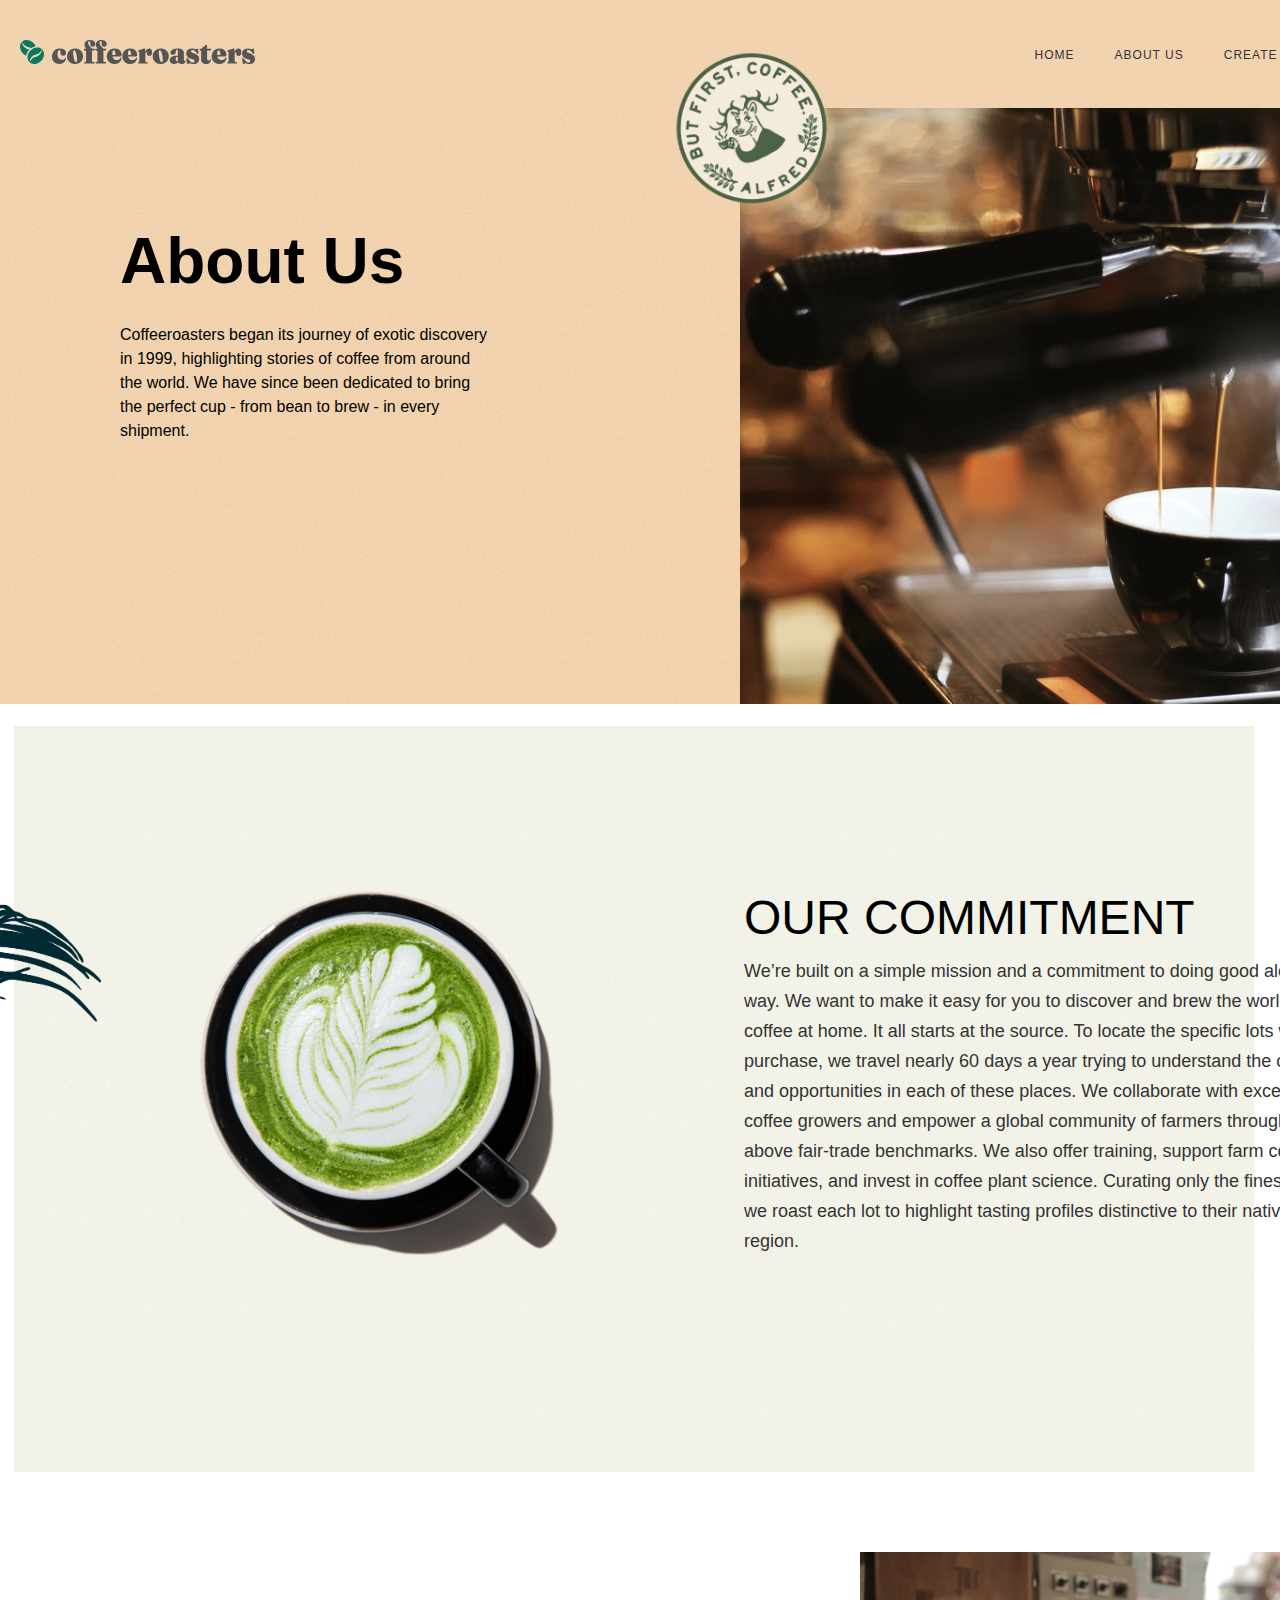
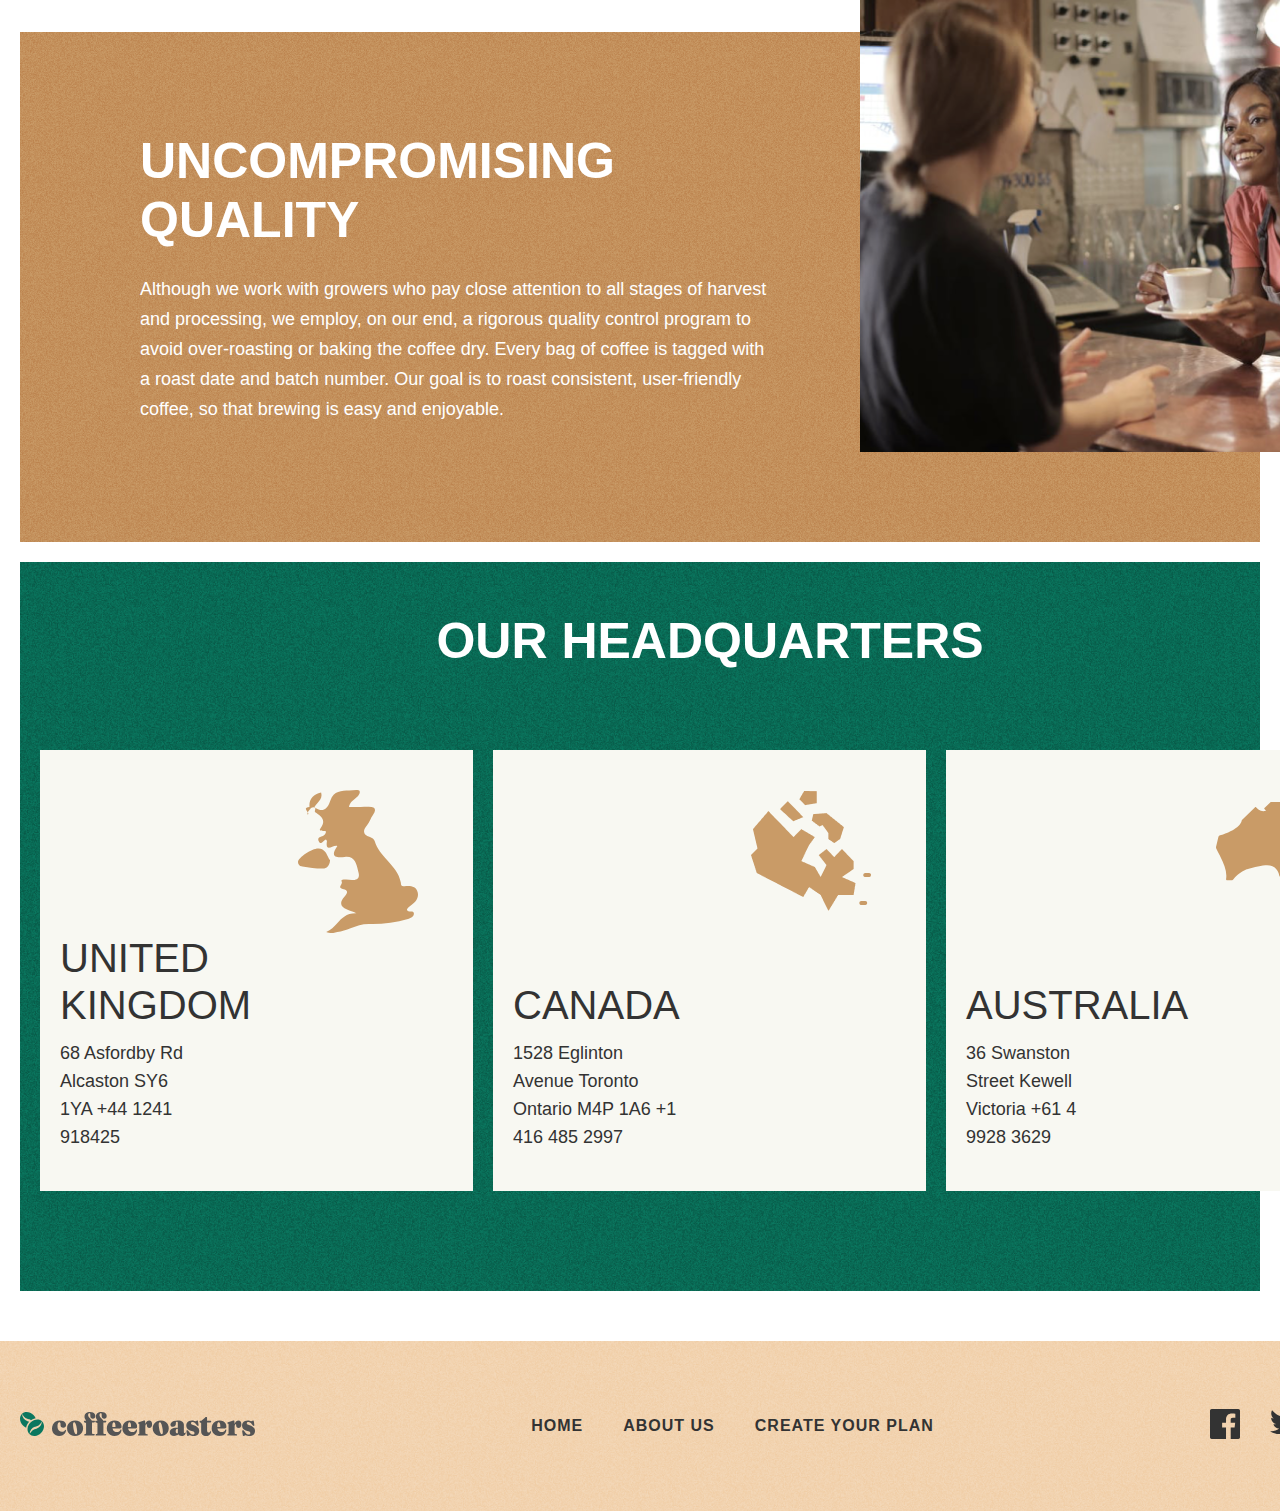
==== about.html @ 87f6b469 "Initial commit" ====
<!DOCTYPE html>
<html lang="en">

<head>
    <meta charset="UTF-8">
    <meta name="viewport" content="width=device-width, initial-scale=1.0">
    <title>Coffelaate.uz</title>
    <link rel="stylesheet" href="./main.css">
</head>

<body>
    <header class="coffe-header">
        <div class="container">
            <div class="coffe-header__inner">
                <a class="coffe-header__link-logo" href="./index.html">
                    <img class="coffe-header__logo-img" src="./images/logocoffe.svg" alt="its cite logo coffelaate.uz">
                </a>

                <ol class="coffe-header__list">
                    <li class="coffe-header__item">
                        <a class="coffe-header__link" href="./index.html">HOME</a>
                    </li>
                    <li class="coffe-header__item">
                        <a class="coffe-header__link" href="./about.html">ABOUT US</a>
                    </li>
                    <li class="coffe-header__item">
                        <a class="coffe-header__link" href="./createplan.html">CREATE YOUR PLAN</a>
                    </li>
                </ol>
            </div>
        </div>
    </header>


    <main class="coffe-main">
        <section class="coffe-main__hero--active">
            <div class="coffe-main__out--active">
                <div class="container">
                    <div class="coffe-main__inner-box--active">
                        <h1 class="coffe-main__title">About Us
                        </h1>
                        <p class="coffe-main__text">Coffeeroasters began its journey of exotic discovery in 1999,
                            highlighting stories of coffee from around the world. We have since been dedicated to bring
                            the perfect cup - from bean to brew - in every shipment.</p>

                    </div>
                </div>

            </div>

        </section>


        <section class="collection--active">
            <div class="collection__out--active">
                <div class="container">
                    <div class="collection__inner">

                        <ul class="collection__list--activee">
                            <li class="collection__item--activee">
                                <img class="collection__img" width="360" height="364" src="./images/cup-aboutus.png"
                                    alt="its coffe photo ">
                                <div class="collection__box">

                                    <h3 class="collection__subtitle--focus">Our commitment</h3>
                                    <p class="collection__text--active">We’re built on a simple mission and a commitment
                                        to
                                        doing good along the way. We want to make it easy for you to discover and brew
                                        the world’s best coffee at home. It all starts at the source. To locate the
                                        specific lots we want to purchase, we travel nearly 60 days a year trying to
                                        understand the challenges and opportunities in each of these places. We
                                        collaborate with exceptional coffee growers and empower a global community of
                                        farmers through with well above fair-trade benchmarks. We also offer training,
                                        support farm community initiatives, and invest in coffee plant science. Curating
                                        only the finest blends, we roast each lot to highlight tasting profiles
                                        distinctive to their native growing region.</p>
                                </div>
                            </li>


                        </ul>


                    </div>

                </div>
            </div>
        </section>


        <section class="what-work">
            <div class="what-work__out">
                <div class="container">
                    <div class="what-work__inner">
                        <h2 class="what-work__title">Uncompromising quality</h2>
                        <p class="what-work__text">Although we work with growers who pay close attention to all stages
                            of harvest and processing, we employ, on our end, a rigorous quality control program to
                            avoid over-roasting or baking the coffee dry. Every bag of coffee is tagged with a roast
                            date and batch number. Our goal is to roast consistent, user-friendly coffee, so that
                            brewing is easy and enjoyable.</p>
                    </div>
                </div>
            </div>
        </section>





        <section class="works--active">
            <div class="works__out">
                <div class="container">
                    <div class="works__inner">
                        <h2 class="works__main-title--active">Our headquarters</h2>



                        <ol class="works__list--active">
                            <li class="works__item--active">
                                <span class="works__countryf"></span>
                                <h3 class="works__title--active">United Kingdom</h3>
                                <p class="works__text--active">68 Asfordby Rd
                                    Alcaston
                                    SY6 1YA
                                    +44 1241 918425</p>
                            </li>
                            <li class="works__item--active">
                                <span class="works__countrys"></span>
                                <h3 class="works__title--active">Canada</h3>
                                <p class="works__text--activee">1528  Eglinton Avenue
                                    Toronto
                                    Ontario M4P 1A6
                                    +1 416 485 2997</p>
                            </li>
                            <li class="works__item--active">
                                <span class="works__countrysi"></span>
                                <h3 class="works__title--active">Australia</h3>
                                <p class="works__text--active">36 Swanston Street
                                    Kewell
                                    Victoria
                                    +61 4 9928 3629</p>
                            </li>
                        </ol>

                        <!-- <a class="works__link" href="#">Create your plan</a> -->
                    </div>
                </div>
            </div>
        </section>
    </main>

    <footer class="coffe-footer">
        <div class="coffe-footer__out">

            <div class="container">
                <div class="coffe-footer__inner">
                    <a class="coffe-footer__link-logo" href="index.html">
                        <img class="coffe-footer__logo" src="./images/logocoffe.svg" alt="">
                    </a>

                    <ol class="coffe-footer__list">
                        <li class="coffe-footer__items">
                            <a class="coffe-footer__link" href="./index.html">HOME</a>
                        </li>
                        <li class="coffe-footer__items">
                            <a class="coffe-footer__link" href="./about.html">ABOUT US</a>
                        </li>
                        <li class="coffe-footer__items">
                            <a class="coffe-footer__link" href="./createplan.html">CREATE YOUR PLAN</a>
                        </li>
                    </ol>

                    <ul class="coffe-footer__social-list">
                        <li class="coffe-footer__social__items">
                            <a class="coffe-footer__social__link-logo" href="#">
                                <img class="coffe-footer__social__logo" src="./images/facebook-logo.svg" alt="">
                            </a>
                        </li>
                        <li class="coffe-footer__social__items">
                            <a class="coffe-footer__social__link-logo" href="#">
                                <img class="coffe-footer__social__logo" src="./images/twitter-logo.svg" alt="">
                            </a>
                        </li>
                        <li class="coffe-footer__social__items">
                            <a class="coffe-footer__social__link-logo" href="#">
                                <img class="coffe-footer__social__logo" src="./images/instagram-logo.svg" alt="">
                            </a>
                        </li>
                    </ul>
                </div>
            </div>
        </div>
    </footer>
</body>

</html>
---- main.css ----
@font-face {
    font-family: 'Roboto';
    src: url('./Roboto-Bold.woff2') format('woff2'),
        url('./Roboto-Bold.woff') format('woff');
    font-weight: bold;
    font-style: normal;
    font-display: swap;
}

@font-face {
    font-family: 'Roboto';
    src: url('./Roboto-Medium.woff2') format('woff2'),
        url('./Roboto-Medium.woff') format('woff');
    font-weight: 500;
    font-style: normal;
    font-display: swap;
}

@font-face {
    font-family: 'Roboto';
    src: url('./Roboto-Regular.woff2') format('woff2'),
        url('./Roboto-Regular.woff') format('woff');
    font-weight: normal;
    font-style: normal;
    font-display: swap;
}


::selection {
    background-color: #669BBCFF;
    color: #D0D8CDFF;
}







* {
    margin: 0;
    padding: 0;
    box-sizing: border-box;
}

body {
    font-family: 'Roboto', sans-serif;
    overflow-x: hidden;

}

ul {
    list-style-type: none;
}

ol {
    list-style: none;
}

a {
    text-decoration: none;
}

.container {
    width: 1380px;
    padding-left: 20px;
    padding-right: 20px;
    margin: 0 auto;
}

.coffe-header {
    padding: 40px 0 40px 0;
    background-size: contain;
    background-color: rgba(243, 215, 183, 1);
    background-image: url(./images/bgi\ \(2\).png);
    background-repeat: repeat;
    background-blend-mode: overlay;
}

.coffe-header__inner {
    display: flex;
    align-items: center;
    justify-content: space-between;
}

.coffe-header__list {
    display: flex;
    gap: 40px;
}

.coffe-header__link {
    color: rgba(51, 51, 51, 1);
    font-size: 12px;
    letter-spacing: 1px;
}

.coffe-header__link:hover {
    font-weight: 700;
    color: black;
    text-shadow: 0 10px 17px #00000040;

}

.coffe-header__link:active {
    font-weight: 900;

    color: black;
    text-shadow: 0 10px 17px #00000040;
}









.coffe-main__hero {
    position: relative;

    &::after {
        content: "";
        position: absolute;
        background-image: url(./images/icecoffe.png);
        width: 710px;
        height: 696px;
        left: calc(50% + 100px);
        top: 0;
    }


    &::before {
        content: "";
        background-image: url(./images/logotop.svg);
        position: absolute;
        background-size: contain;
        width: 200px;
        left: calc(50% + 12px);
        top: -80px;
        z-index: 33;
        height: 200px;
        background-repeat: no-repeat;
    }
}


.coffe-main__hero--focus {
    position: relative;

    &::after {
        content: "";
        position: absolute;
        background-image: url(./images/coffeeee.png);
        background-size: contain;
        width: 710px;
        height: 596px;
        left: calc(50% + 100px);
        top: 0;
    }


    &::before {
        content: "";
        background-image: url(./images/);
        position: absolute;
        background-size: contain;
        width: 200px;
        left: calc(50% + 12px);
        top: -80px;
        z-index: 33;
        height: 200px;
        background-repeat: no-repeat;
    }
}


.coffe-main__hero--active {
    position: relative;

    &::after {
        content: "";
        position: absolute;
        background-image: url(./images/photo-main-aboutus.png);
        background-size: contain;
        width: 710px;
        height: 596px;
        left: calc(50% + 100px);
        top: 0;
    }


    &::before {
        content: "";
        background-image: url(./images/logocoffetop.png);
        position: absolute;
        background-size: contain;
        width: 200px;
        left: calc(50% + 12px);
        top: -80px;
        z-index: 33;
        height: 200px;
        background-repeat: no-repeat;
    }
}


.coffe-main__out {
    background-color: #F3D7B7;
    background-image: url(./images/bgi\ \(2\).png);
    background-size: contain;
    background-repeat: repeat;
    background-blend-mode: overlay;
}

.coffe-main__out--focus {
    background-color: #F3D7B7;
    background-image: url(./images/bgi\ \(2\).png);
    background-size: contain;
    background-repeat: repeat;
    background-blend-mode: overlay;
}

.coffe-main__out--active {
    background-color: #F3D7B7;
    background-image: url(./images/bgi\ \(2\).png);
    background-size: contain;
    background-repeat: repeat;
    background-blend-mode: overlay;
}


.coffe-main__inner-box {
    width: 464px;
    margin-left: 100px;
    padding-top: 116px;
    padding-bottom: 246px;
}

.coffe-main__inner-box--active {
    width: 372px;
    margin-left: 100px;
    padding-top: 116px;
    padding-bottom: 227px;
}

.coffe-main__inner-box--focus {
    width: 372px;
    margin-left: 100px;
    padding-top: 116px;
    padding-bottom: 251px;
}

.coffe-main__title {
    font-size: 64px;
    line-height: 75px;
}

.coffe-main__text {
    line-height: 24px;
    font-size: 16px;
    margin-top: 24px;
    margin-bottom: 34px;
}

.coffe-main__link {
    letter-spacing: 1px;
    padding: 16px 24px;
    display: inline-block;
    background-color: rgba(10, 119, 95, 1);

    border-radius: 100px;
    color: #fff;
    font-weight: 500;
    border: 2px solid rgba(10, 119, 95, 1);

}

.coffe-main__link:hover {
    border: 2px solid rgba(10, 119, 95, 1);
    color: black;
    background-color: #fff;
}

.coffe-main__link:active {
    opacity: 0.9;
    outline: none;
}

.collection {
    padding: 22px 26px 15px 14px;
    background-color: white;
    position: relative;
}

.collection--active {
    padding: 22px 26px 80px 14px;
    background-color: white;
    position: relative;

    &::before {
        content: "";
        background-image: url(./images/Vector\ \(2\).png);
        background-size: contain;
        width: 402px;
        height: 300px;
        background-repeat: no-repeat;
        position: absolute;
        top: 120px;
        z-index: 20;
        left: calc(50% - 840px);
    }
}

.collection::before {
    content: "";
    background-image: url(./images/Vector\ \(2\).png);
    background-size: contain;
    width: 402px;
    height: 300px;
    background-repeat: no-repeat;
    position: absolute;
    top: 120px;
    z-index: 20;
    left: calc(50% - 870px);


}


.collection__out {
    background-color: #F6F6EF;
    background-image: url(./images/Rectangle.png);
    background-size: contain;
    background-repeat: repeat;
    background-blend-mode: overlay;
    position: relative;
    padding: 164px 64px 216px 165px;
}

.collection__out--active {
    background-color: #F6F6EF;
    background-image: url(./images/Rectangle.png);
    background-size: contain;
    background-repeat: repeat;
    background-blend-mode: overlay;
    position: relative;
    padding: 164px 64px 216px 165px;
}

.collection__out::before {
    content: "";
    background-image: url(./images/Vector\ \(1\).png);
    background-size: contain;
    width: 316px;
    height: 269px;
    background-repeat: no-repeat;
    position: absolute;
    top: 1300px;
    left: calc(50% - 920px);
}

.collection::after {
    content: "";
    background-image: url(./images/Group\ 3646.png);
    background-size: contain;
    background-position: calc(50% + 20px);
    width: 545px;
    height: 591px;
    background-repeat: no-repeat;
    position: absolute;
    right: calc(50% - 1040px);
    bottom: 420px;
}

.collection__title {
    font-weight: 700;
    font-size: 50px;
    line-height: 58.59px;
    text-align: center;
    padding-top: 50px;
    margin-bottom: 80px;
    text-transform: uppercase;
}

.collection__list {
    margin-left: 143px;
    margin-right: 143px;
}



.collection__item {
    display: flex;
    align-items: center;
    gap: 117px;
}

.collection__item--activee {
    display: flex;
    align-items: center;
    gap: 185px;
}

.collection__subtitle {
    width: 327px;
    font-size: 48px;
    line-height: 56.25px;
    text-transform: uppercase;
    font-weight: 500;
    margin-bottom: 10px;
    color: #333333;
}

.collection__text {
    color: #333333;
    width: 453px;
    font-size: 22px;
    line-height: 34px;
}

.collection__text--active {
    width: 626px;
    font-size: 18px;
    line-height: 30px;
    color: rgba(51, 51, 51, 1);

}

.collection__subtitle--active {
    width: 419px;
    font-size: 48px;
    line-height: 56.25px;
    text-transform: uppercase;
    font-weight: 500;
    color: #333333;
    margin-bottom: 10px;
}

.collection__subtitle--focus {
    width: 454px;
    font-size: 48px;
    line-height: 56.25px;
    text-transform: uppercase;
    font-weight: 500;
    margin-bottom: 10px;
}



.collection__item:nth-child(even) {

    display: flex;
    flex-direction: row-reverse;
    gap: 117px;

}


.drink {
    padding: 20px;
    position: relative;

    &::before {
        content: "";
        background-image: url(./images/1\ barg.png);
        position: absolute;
        width: 402px;
        height: 300px;
        background-size: contain;
        background-repeat: no-repeat;
        top: 790px;
        right: calc(50% + 500px);
        z-index: 33;
    }

}

.drink__out {
    background-color: rgba(248, 248, 242, 1);
    background-image: url(./images/bgi-drink.png);
    background-size: contain;
    background-repeat: repeat;
    background-blend-mode: overlay;
    position: relative;

    &::before {
        content: "";
        position: absolute;
        background-image: url(./images/2\ barg.png);
        background-size: contain;
        background-repeat: no-repeat;
        width: 346px;
        height: 305px;
        top: 1360px;
        right: calc(50% + 635px);
    }

    &::after {
        content: "";
        position: absolute;
        background-image: url(./images/Group\ 3649.png);
        background-size: contain;
        background-repeat: no-repeat;
        width: 514px;
        height: 570px;
        top: 0;
        left: calc(50% + 575px);
    }
}

.drink__inner {
    display: flex;
    gap: 364px;
    padding-top: 50px;
    padding-bottom: 50px;
}

.drink__list-left {
    display: flex;
    flex-direction: column;
    gap: 35px;
}


.drink__item-left {
    width: 202px;
    font-weight: 500;
    font-size: 28px;
    line-height: 32px;
    color: rgba(85, 85, 85, 1);
}



.drink__item-left:nth-child(5) {
    color: rgba(0, 0, 0, 1);
    position: relative;

    &::before {
        content: "";
        position: absolute;
        background-image: url(./images/border.png);
        width: 165px;
        height: 13px;
        background-size: contain;
        background-repeat: no-repeat;
        bottom: -19px;
    }
}


.right__inner {
    display: flex;
    flex-direction: column;
    gap: 60px;
}

.drink__top-title-right {
    font-size: 38px;
    font-weight: 700;
    line-height: 46px;
    color: rgba(0, 0, 0, 1);
    text-transform: uppercase;

}

.drink-in__list-right {
    display: flex;
    gap: 18px;
    margin-top: 20px;
}

.drink-in__item-right {
    display: flex;
    flex-direction: column;
    gap: 10px;
    width: 208px;
    background-color: #C6DCD1FF;
    padding: 20px 12px 70px 16px;


}


.drink-in__item-right--focus {
    background-color: rgba(10, 119, 95, 1);

}







.drink-in__title-right {
    font-weight: 500;
    font-size: 24px;
    line-height: 28px;
    color: rgba(51, 51, 51, 1);
    text-transform: uppercase;
}


.drink-in__title-right--focus {
    color: white;
}

.drink-in__text-right {
    font-weight: 400;
    color: rgba(51, 51, 51, 1);
    font-size: 18px;
    line-height: 24px;
}

.drink-in__text-right--focus {
    color: white;
}

.drink__btn-right {
    background-color: transparent;
    border: transparent;
}

.drink-bottom__box-right {
    width: 660px;
    margin-top: 100px;
    background-color: rgba(201, 155, 103, 1);
    padding: 40px 22px 40px 20px;

}

.drink-bottom__top-text-right {
    line-height: 18.75px;
    color: white;
}

.drink-bottom__text-right {
    color: white;
    font-weight: 500;
    font-size: 24px;
    line-height: 34px;
}

.drink-bottom__text__style-right {
    color: #333333FF;
    font-weight: 500;
    font-size: 24px;
    line-height: 34px;
}

.drink-bottom__link-right {
    display: inline-block;
    padding: 16px 24px;
    background-color: #0A775F;
    color: white;
    font-weight: 500;
    font-size: 16px;
    letter-spacing: 1px;
    line-height: 18.75px;
    border-radius: 100px;
    margin-top: 20px;
    margin-left: 495px;
}

/* <-----------------------------------------------------------COLLECTION FINISHED------------------------------------> */


/* <-----------------------------------------------------------ABOUT STARTED------------------------------------------------------------------> */





.about {
    padding: 15px 20px 0 20px;
    background-color: white;
    position: relative;
    padding-bottom: 289px;

}

.what-work {
    padding: 80px 20px 20px 20px;
    background-color: white;

}

.what-work__out {
    background-color: rgba(201, 155, 103, 1);
    background-image: url(./images/bgi-aboutph.png);
    background-blend-mode: overlay;
    background-size: contain;
    position: relative;

    &::after {
        content: "";
        background-image: url(./images/2-girlphotoabout.png);
        width: 500px;
        height: 550px;
        position: absolute;
        z-index: 3;
        bottom: 40px;
        left: calc(50% + 220px);
        background-repeat: no-repeat;
    }
}

.what-work__inner {
    padding: 100px 618px 118px 100px;
}

.what-work__title {
    text-transform: uppercase;
    width: 397px;
    font-weight: 700;
    line-height: 59px;
    font-size: 50px;
    color: white;
}

.what-work__text {
    width: 639px;
    font-size: 18px;
    line-height: 30px;
    color: rgba(255, 255, 255, 1);
    margin-top: 24px;
}

.about__out {
    background-color: rgba(201, 155, 103, 1);
    background-image: url(./images/bgi-aboutph.png);
    background-blend-mode: overlay;
    background-size: contain;
}

.about__inner {
    padding-bottom: 425px;
}

.about__title {
    font-weight: 700;
    font-size: 50px;
    line-height: 58.59px;
    text-align: center;
    text-transform: uppercase;
    color: #fff;
    padding-top: 50px;
}

.about__info {
    width: 581px;
    text-align: center;
    margin: 0 auto;
    color: #fff;
    line-height: 28px;
    margin-top: 10px;
    margin-bottom: 80px;
}

.about__list {
    display: flex;
    gap: 20px;
    position: absolute;
}

.about__item {
    width: 433px;
    position: relative;
}

.about__item:nth-child(1)::before {
    content: "";
    position: absolute;
    background-image: url(./images/about-liph.svg);
    width: 140px;
    height: 144px;
    right: 343px;
    bottom: 537px;
}

.about__subtitle {
    color: #333333;

    font-weight: 500;
    font-size: 30px;
    line-height: 35.16px;
    text-transform: uppercase;
    margin-top: 28px;
    margin-bottom: 10px;
}

.about__text {
    /* width: 377px; */
    font-size: 18px;
    line-height: 28px;
    color: #333333;
}




/* <-----------------------------------------------------------ABOUT FINISHED------------------------------------------------------------------> */


.works {
    padding: 0 20px 50px 20px;

    background-color: #fff;
    position: relative;

    &::after {
        content: "";
        background-image: url(./images/basketballlogo.svg);
        background-size: contain;
        background-repeat: no-repeat;
        width: 192px;
        position: absolute;
        z-index: 123;
        top: 41px;
        right: calc(50% - 720px);
        height: 130px;
    }
}

.choose {
    padding: 20px;
    background-color: #fff;
}

.works--active {
    padding: 0px 20px 50px 20px;
    background-color: #fff;
}

.works--focus {
    margin-top: 200px;
    /* padding: 20px; */
    padding-bottom: 20px;

    background-color: #fff;


    &::after {
        content: "";
        display: none;
    }
}



.works__out {
    background-color: #0A775F;
    background-image: url(./images/bgi-works.png);
    background-repeat: repeat;
    background-size: contain;
    background-blend-mode: overlay;
}

.choose__out {
    background-color: #0A775F;
    background-image: url(./images/bgi-works.png);
    background-repeat: repeat;
    background-size: contain;
    background-blend-mode: overlay;
}

.works__things-box--focus {
    padding-top: 80px;
}




.works__main-title {
    text-transform: uppercase;
    color: white;
    text-align: center;
    font-weight: 700;
    font-size: 50px;
    padding-top: 50px;
}



.works__main-title--active {
    margin-bottom: 80px;
    text-transform: uppercase;
    color: white;
    text-align: center;
    font-weight: 700;
    font-size: 50px;
    padding-top: 50px;
}

.line1 {
    position: relative;

    &::before {
        content: "";
        background-image: url(./images/line.svg);
        background-size: contain;
        position: absolute;
        top: calc(50% - 50px);
        left: calc(50% - 625px);
        background-repeat: no-repeat;
        width: 900px;
        height: 200px;

    }

}

.choose__line1 {
    position: relative;

    &::before {
        content: "";
        background-image: url(./images/line.svg);
        background-size: contain;
        position: absolute;
        top: -30px;
        left: calc(50% - 625px);
        background-repeat: no-repeat;
        width: 900px;
        height: 200px;

    }
}

.works__things-box {
    display: flex;
    align-items: center;
    gap: 399px;
    margin-top: 80px;
    position: relative;
    z-index: 13;
    margin-bottom: 20px;


}

.choose__things-box {
    display: flex;
    align-items: center;
    gap: 399px;
    position: relative;
    z-index: 13;
    padding-top: 80px;
}

.works__items {
    width: 60px;
    height: 60px;
    display: inline-block;
    background-color: white;
    border: 4px solid #C99B67;

}


.choose__items {
    width: 60px;
    height: 60px;
    display: inline-block;
    background-color: white;
    border: 4px solid #C99B67;
}

.works__list {
    display: flex;
    align-items: center;
    gap: 20px;
    margin-bottom: 60px;
}

.choose__list {
    display: flex;
    align-items: center;
    gap: 20px;
    padding-bottom: 80px;
    padding-top: 20px;
}



.works__list--focus {
    margin-bottom: 0px;
}

.works__list--active {
    display: flex;
    align-items: center;
    gap: 20px;
}

.works__item {
    padding: 20px 20px 40px 20px;
    background-color: rgba(248, 248, 242, 1);
}

.choose__item {
    padding: 20px 20px 40px 20px;
    background-color: rgba(248, 248, 242, 1);
}

.works__item--active {
    padding: 140px 182px 40px 20px;
    background-color: rgba(248, 248, 242, 1);
    position: relative;
}

.works__number {
    font-size: 64px;
    color: #3b3838;
    line-height: 75px;
    width: 65px;
    height: 75px;
    margin-left: 328px;
}

.choose__number {
    font-size: 64px;
    color: #3b3838;
    line-height: 75px;
    width: 65px;
    height: 75px;
    margin-left: 328px;
}

.works__countryf {
    background-image: url(./images/unitedking.svg);
    width: 120px;
    height: 143px;
    position: absolute;
    left: 258px;
    bottom: 258px;
}

.works__title {
    width: 231px;
    font-weight: 500;
    font-size: 40px;
    line-height: 46.88px;
    color: #333333;
    margin-top: 45px;
}

.choose__title {
    width: 231px;
    font-weight: 500;
    font-size: 40px;
    line-height: 46.88px;
    color: #333333;
    margin-top: 45px;
}

.choose__text {
    width: 385px;
    font-weight: 500;
    font-size: 18px;
    line-height: 28px;
    color: #333333;
    margin-top: 10px;
}

.works__title--active {
    width: 231px;
    font-weight: 500;
    font-size: 40px;
    line-height: 46.88px;
    color: #333333;
    margin-top: 45px;
    text-transform: uppercase;
}

.works__text {
    width: 385px;
    font-weight: 500;
    font-size: 18px;
    line-height: 28px;
    color: #333333;
    margin-top: 10px;
}

.works__text--active {
    width: 141px;
    font-weight: 500;
    font-size: 18px;
    line-height: 28px;
    color: rgba(51, 51, 51, 1);
    margin-top: 10px;
}

.works__text--activee {
    width: 171px;
    font-weight: 500;
    font-size: 18px;
    line-height: 28px;
    color: rgba(51, 51, 51, 1);
    margin-top: 10px;
}

.works__item--active:nth-child(2) {
    padding: 187px 182px 40px 20px;
}



.works__item--active:nth-child(3) {
    padding: 187px 182px 40px 20px;
}

.works__countrys {
    background-image: url(./images/cananda.png);
    width: 120px;
    height: 120px;
    position: absolute;
    left: 258px;
    bottom: 280px;
}

.works__countrysi {
    background-image: url(./images/australia.svg);
    width: 120px;
    height: 107px;
    position: absolute;
    bottom: 285px;
    left: 270px;
}

.works__link {
    display: inline-block;
    padding: 16px 24px;
    background-color: rgba(201, 155, 103, 1);
    border-radius: 100px;
    color: rgba(255, 255, 255, 1);
    font-weight: 500;
    text-transform: uppercase;
    letter-spacing: 1px;
    line-height: 18.75px;
    margin-left: 564px;
    margin-bottom: 50px;
}


.works__inner {
    padding-bottom: 100px;
}




--------------------------------------------------------------------------------------------------------------------- --------------------------------------------------------------------------------------------------------------------- -------------------------------------------------------------WORKS FINISH----------------------------------------- .coffe-footer {
    background-color: #fff;


}


.coffe-footer__out {
    background-color: rgba(243, 215, 183, 1);
    background-image: url(./images/bgi-footer.png);
    background-blend-mode: overlay;
    background-repeat: repeat;
    background-size: contain;

}

.coffe-footer__inner {
    display: flex;
    align-items: center;
    justify-content: space-between;
    padding-bottom: 68px;
    padding-top: 68px;

}

.coffe-footer__list {
    display: flex;
    gap: 40px;
}

.coffe-footer__link {
    color: rgba(51, 51, 51, 1);
    font-weight: 600;
    letter-spacing: 1px;

    &:hover {
        font-weight: 800;
        transform: scale(2);
        /* transition: all 0.2s; */
        color: rgba(51, 51, 51, 1);
        text-shadow: 0 10px 17px #00000040;
    }
}



.coffe-footer__social-list {
    display: flex;
    gap: 30px;
}
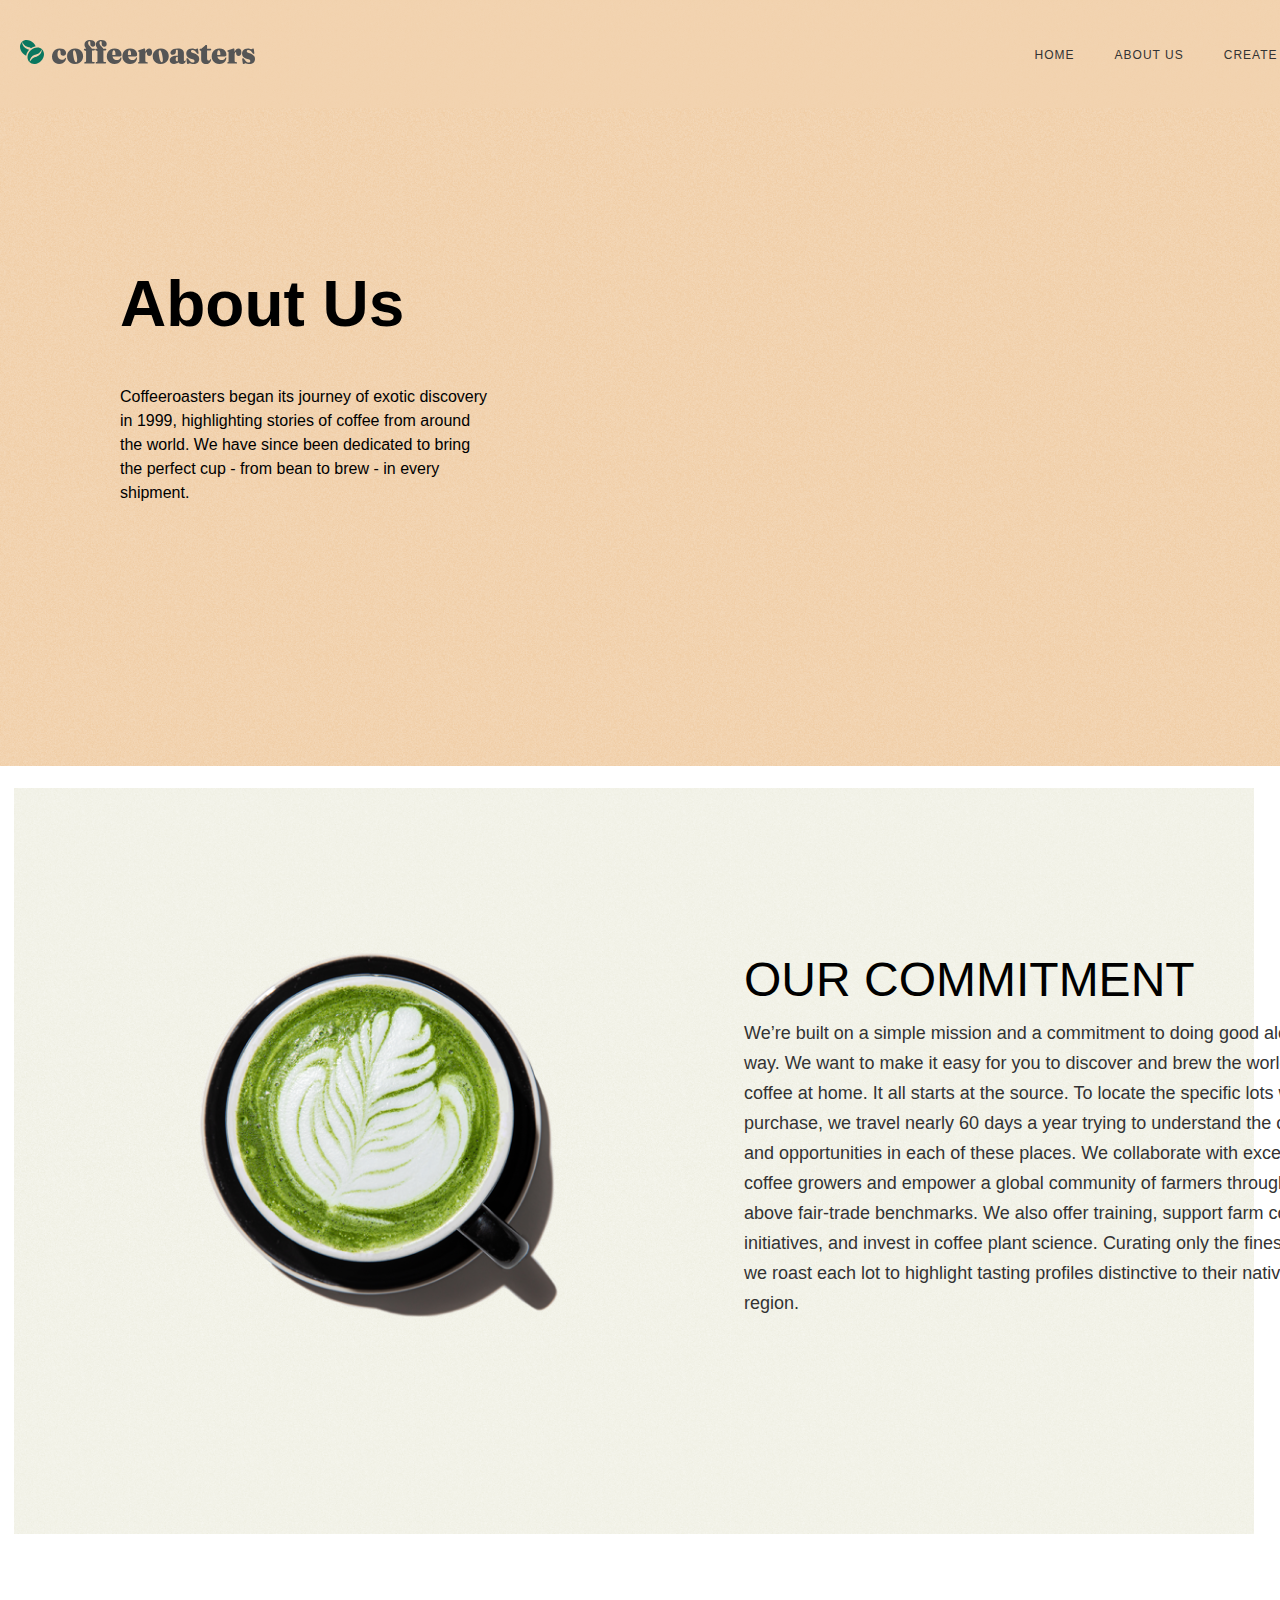
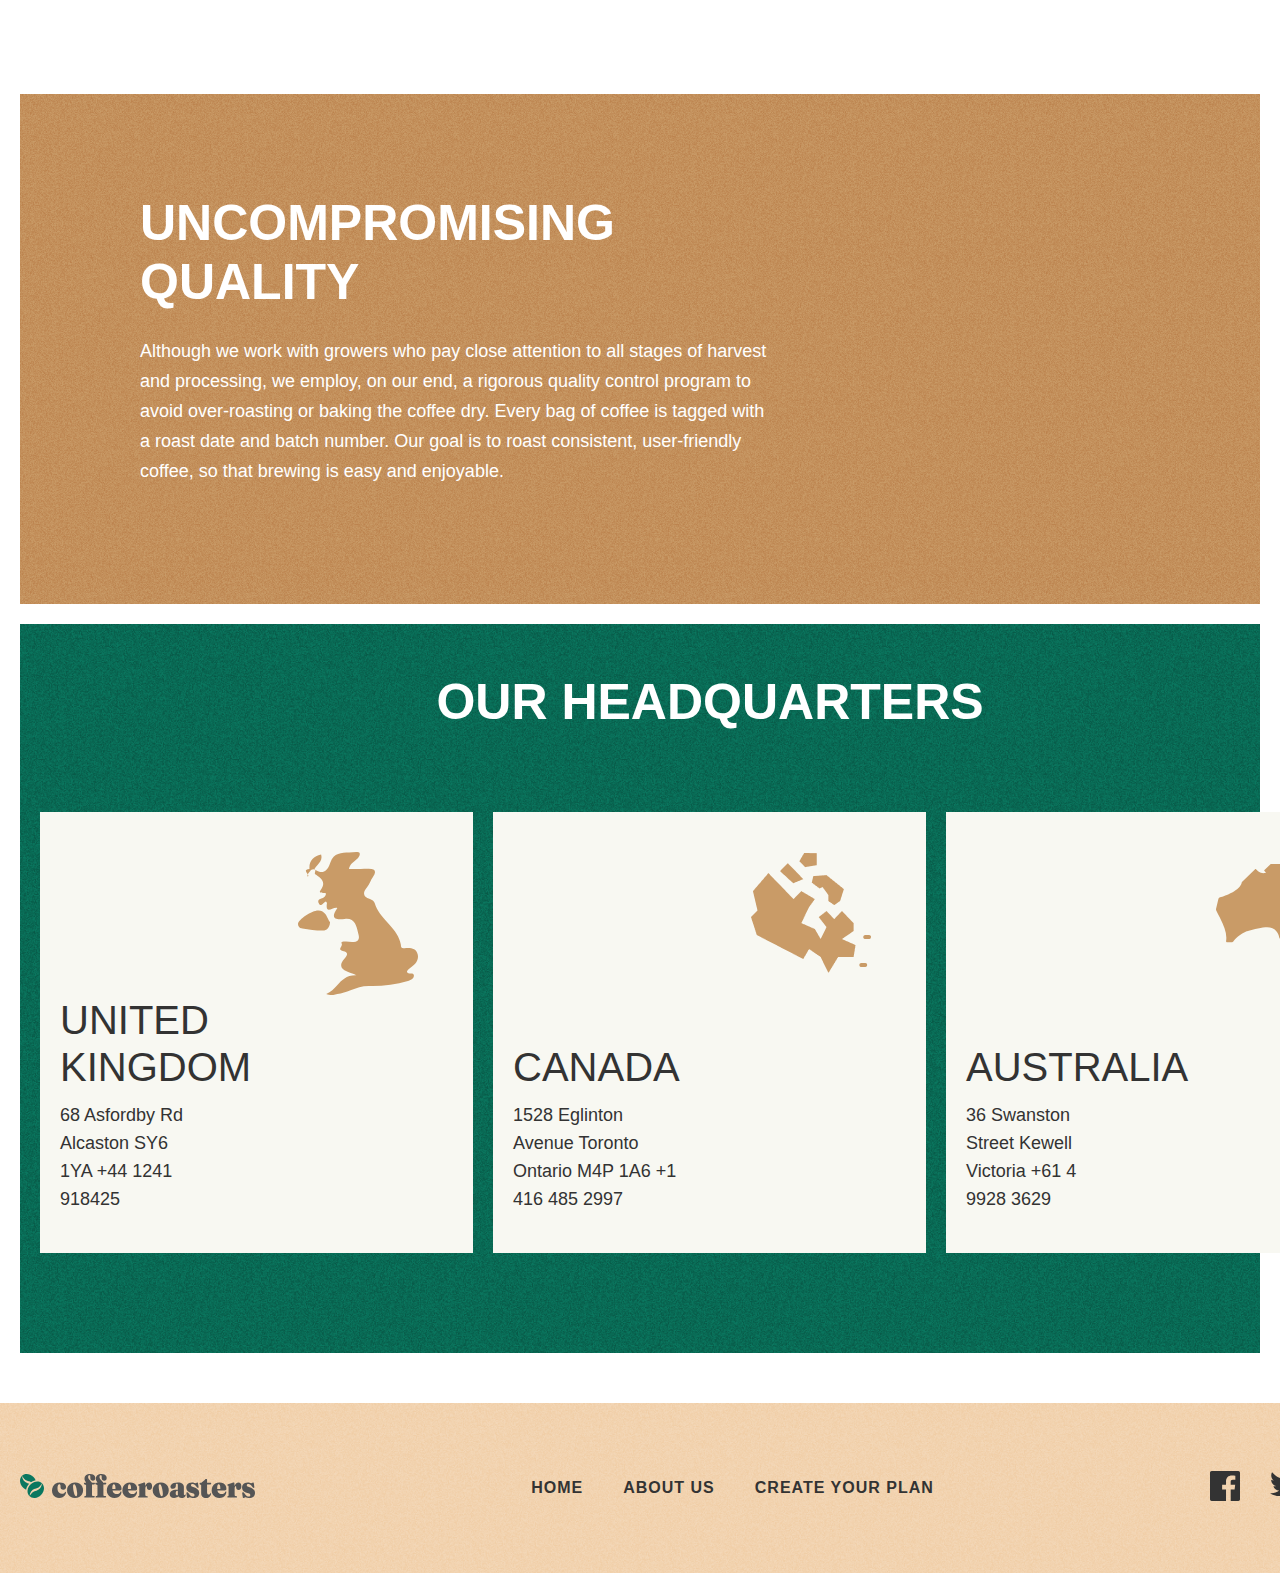
==== commit da0ad08a: "add new code" ====
--- a/about.html
+++ b/about.html
@@ -5,6 +5,7 @@
     <meta charset="UTF-8">
     <meta name="viewport" content="width=device-width, initial-scale=1.0">
     <title>Coffelaate.uz</title>
+    <link rel="stylesheet" href="./normalize.css">
     <link rel="stylesheet" href="./main.css">
 </head>
 
--- a/main.css
+++ b/main.css
@@ -1,1204 +1 @@
-@font-face {
-    font-family: 'Roboto';
-    src: url('./Roboto-Bold.woff2') format('woff2'),
-        url('./Roboto-Bold.woff') format('woff');
-    font-weight: bold;
-    font-style: normal;
-    font-display: swap;
-}
-
-@font-face {
-    font-family: 'Roboto';
-    src: url('./Roboto-Medium.woff2') format('woff2'),
-        url('./Roboto-Medium.woff') format('woff');
-    font-weight: 500;
-    font-style: normal;
-    font-display: swap;
-}
-
-@font-face {
-    font-family: 'Roboto';
-    src: url('./Roboto-Regular.woff2') format('woff2'),
-        url('./Roboto-Regular.woff') format('woff');
-    font-weight: normal;
-    font-style: normal;
-    font-display: swap;
-}
-
-
-::selection {
-    background-color: #669BBCFF;
-    color: #D0D8CDFF;
-}
-
-
-
-
-
-
-
-* {
-    margin: 0;
-    padding: 0;
-    box-sizing: border-box;
-}
-
-body {
-    font-family: 'Roboto', sans-serif;
-    overflow-x: hidden;
-
-}
-
-ul {
-    list-style-type: none;
-}
-
-ol {
-    list-style: none;
-}
-
-a {
-    text-decoration: none;
-}
-
-.container {
-    width: 1380px;
-    padding-left: 20px;
-    padding-right: 20px;
-    margin: 0 auto;
-}
-
-.coffe-header {
-    padding: 40px 0 40px 0;
-    background-size: contain;
-    background-color: rgba(243, 215, 183, 1);
-    background-image: url(./images/bgi\ \(2\).png);
-    background-repeat: repeat;
-    background-blend-mode: overlay;
-}
-
-.coffe-header__inner {
-    display: flex;
-    align-items: center;
-    justify-content: space-between;
-}
-
-.coffe-header__list {
-    display: flex;
-    gap: 40px;
-}
-
-.coffe-header__link {
-    color: rgba(51, 51, 51, 1);
-    font-size: 12px;
-    letter-spacing: 1px;
-}
-
-.coffe-header__link:hover {
-    font-weight: 700;
-    color: black;
-    text-shadow: 0 10px 17px #00000040;
-
-}
-
-.coffe-header__link:active {
-    font-weight: 900;
-
-    color: black;
-    text-shadow: 0 10px 17px #00000040;
-}
-
-
-
-
-
-
-
-
-
-.coffe-main__hero {
-    position: relative;
-
-    &::after {
-        content: "";
-        position: absolute;
-        background-image: url(./images/icecoffe.png);
-        width: 710px;
-        height: 696px;
-        left: calc(50% + 100px);
-        top: 0;
-    }
-
-
-    &::before {
-        content: "";
-        background-image: url(./images/logotop.svg);
-        position: absolute;
-        background-size: contain;
-        width: 200px;
-        left: calc(50% + 12px);
-        top: -80px;
-        z-index: 33;
-        height: 200px;
-        background-repeat: no-repeat;
-    }
-}
-
-
-.coffe-main__hero--focus {
-    position: relative;
-
-    &::after {
-        content: "";
-        position: absolute;
-        background-image: url(./images/coffeeee.png);
-        background-size: contain;
-        width: 710px;
-        height: 596px;
-        left: calc(50% + 100px);
-        top: 0;
-    }
-
-
-    &::before {
-        content: "";
-        background-image: url(./images/);
-        position: absolute;
-        background-size: contain;
-        width: 200px;
-        left: calc(50% + 12px);
-        top: -80px;
-        z-index: 33;
-        height: 200px;
-        background-repeat: no-repeat;
-    }
-}
-
-
-.coffe-main__hero--active {
-    position: relative;
-
-    &::after {
-        content: "";
-        position: absolute;
-        background-image: url(./images/photo-main-aboutus.png);
-        background-size: contain;
-        width: 710px;
-        height: 596px;
-        left: calc(50% + 100px);
-        top: 0;
-    }
-
-
-    &::before {
-        content: "";
-        background-image: url(./images/logocoffetop.png);
-        position: absolute;
-        background-size: contain;
-        width: 200px;
-        left: calc(50% + 12px);
-        top: -80px;
-        z-index: 33;
-        height: 200px;
-        background-repeat: no-repeat;
-    }
-}
-
-
-.coffe-main__out {
-    background-color: #F3D7B7;
-    background-image: url(./images/bgi\ \(2\).png);
-    background-size: contain;
-    background-repeat: repeat;
-    background-blend-mode: overlay;
-}
-
-.coffe-main__out--focus {
-    background-color: #F3D7B7;
-    background-image: url(./images/bgi\ \(2\).png);
-    background-size: contain;
-    background-repeat: repeat;
-    background-blend-mode: overlay;
-}
-
-.coffe-main__out--active {
-    background-color: #F3D7B7;
-    background-image: url(./images/bgi\ \(2\).png);
-    background-size: contain;
-    background-repeat: repeat;
-    background-blend-mode: overlay;
-}
-
-
-.coffe-main__inner-box {
-    width: 464px;
-    margin-left: 100px;
-    padding-top: 116px;
-    padding-bottom: 246px;
-}
-
-.coffe-main__inner-box--active {
-    width: 372px;
-    margin-left: 100px;
-    padding-top: 116px;
-    padding-bottom: 227px;
-}
-
-.coffe-main__inner-box--focus {
-    width: 372px;
-    margin-left: 100px;
-    padding-top: 116px;
-    padding-bottom: 251px;
-}
-
-.coffe-main__title {
-    font-size: 64px;
-    line-height: 75px;
-}
-
-.coffe-main__text {
-    line-height: 24px;
-    font-size: 16px;
-    margin-top: 24px;
-    margin-bottom: 34px;
-}
-
-.coffe-main__link {
-    letter-spacing: 1px;
-    padding: 16px 24px;
-    display: inline-block;
-    background-color: rgba(10, 119, 95, 1);
-
-    border-radius: 100px;
-    color: #fff;
-    font-weight: 500;
-    border: 2px solid rgba(10, 119, 95, 1);
-
-}
-
-.coffe-main__link:hover {
-    border: 2px solid rgba(10, 119, 95, 1);
-    color: black;
-    background-color: #fff;
-}
-
-.coffe-main__link:active {
-    opacity: 0.9;
-    outline: none;
-}
-
-.collection {
-    padding: 22px 26px 15px 14px;
-    background-color: white;
-    position: relative;
-}
-
-.collection--active {
-    padding: 22px 26px 80px 14px;
-    background-color: white;
-    position: relative;
-
-    &::before {
-        content: "";
-        background-image: url(./images/Vector\ \(2\).png);
-        background-size: contain;
-        width: 402px;
-        height: 300px;
-        background-repeat: no-repeat;
-        position: absolute;
-        top: 120px;
-        z-index: 20;
-        left: calc(50% - 840px);
-    }
-}
-
-.collection::before {
-    content: "";
-    background-image: url(./images/Vector\ \(2\).png);
-    background-size: contain;
-    width: 402px;
-    height: 300px;
-    background-repeat: no-repeat;
-    position: absolute;
-    top: 120px;
-    z-index: 20;
-    left: calc(50% - 870px);
-
-
-}
-
-
-.collection__out {
-    background-color: #F6F6EF;
-    background-image: url(./images/Rectangle.png);
-    background-size: contain;
-    background-repeat: repeat;
-    background-blend-mode: overlay;
-    position: relative;
-    padding: 164px 64px 216px 165px;
-}
-
-.collection__out--active {
-    background-color: #F6F6EF;
-    background-image: url(./images/Rectangle.png);
-    background-size: contain;
-    background-repeat: repeat;
-    background-blend-mode: overlay;
-    position: relative;
-    padding: 164px 64px 216px 165px;
-}
-
-.collection__out::before {
-    content: "";
-    background-image: url(./images/Vector\ \(1\).png);
-    background-size: contain;
-    width: 316px;
-    height: 269px;
-    background-repeat: no-repeat;
-    position: absolute;
-    top: 1300px;
-    left: calc(50% - 920px);
-}
-
-.collection::after {
-    content: "";
-    background-image: url(./images/Group\ 3646.png);
-    background-size: contain;
-    background-position: calc(50% + 20px);
-    width: 545px;
-    height: 591px;
-    background-repeat: no-repeat;
-    position: absolute;
-    right: calc(50% - 1040px);
-    bottom: 420px;
-}
-
-.collection__title {
-    font-weight: 700;
-    font-size: 50px;
-    line-height: 58.59px;
-    text-align: center;
-    padding-top: 50px;
-    margin-bottom: 80px;
-    text-transform: uppercase;
-}
-
-.collection__list {
-    margin-left: 143px;
-    margin-right: 143px;
-}
-
-
-
-.collection__item {
-    display: flex;
-    align-items: center;
-    gap: 117px;
-}
-
-.collection__item--activee {
-    display: flex;
-    align-items: center;
-    gap: 185px;
-}
-
-.collection__subtitle {
-    width: 327px;
-    font-size: 48px;
-    line-height: 56.25px;
-    text-transform: uppercase;
-    font-weight: 500;
-    margin-bottom: 10px;
-    color: #333333;
-}
-
-.collection__text {
-    color: #333333;
-    width: 453px;
-    font-size: 22px;
-    line-height: 34px;
-}
-
-.collection__text--active {
-    width: 626px;
-    font-size: 18px;
-    line-height: 30px;
-    color: rgba(51, 51, 51, 1);
-
-}
-
-.collection__subtitle--active {
-    width: 419px;
-    font-size: 48px;
-    line-height: 56.25px;
-    text-transform: uppercase;
-    font-weight: 500;
-    color: #333333;
-    margin-bottom: 10px;
-}
-
-.collection__subtitle--focus {
-    width: 454px;
-    font-size: 48px;
-    line-height: 56.25px;
-    text-transform: uppercase;
-    font-weight: 500;
-    margin-bottom: 10px;
-}
-
-
-
-.collection__item:nth-child(even) {
-
-    display: flex;
-    flex-direction: row-reverse;
-    gap: 117px;
-
-}
-
-
-.drink {
-    padding: 20px;
-    position: relative;
-
-    &::before {
-        content: "";
-        background-image: url(./images/1\ barg.png);
-        position: absolute;
-        width: 402px;
-        height: 300px;
-        background-size: contain;
-        background-repeat: no-repeat;
-        top: 790px;
-        right: calc(50% + 500px);
-        z-index: 33;
-    }
-
-}
-
-.drink__out {
-    background-color: rgba(248, 248, 242, 1);
-    background-image: url(./images/bgi-drink.png);
-    background-size: contain;
-    background-repeat: repeat;
-    background-blend-mode: overlay;
-    position: relative;
-
-    &::before {
-        content: "";
-        position: absolute;
-        background-image: url(./images/2\ barg.png);
-        background-size: contain;
-        background-repeat: no-repeat;
-        width: 346px;
-        height: 305px;
-        top: 1360px;
-        right: calc(50% + 635px);
-    }
-
-    &::after {
-        content: "";
-        position: absolute;
-        background-image: url(./images/Group\ 3649.png);
-        background-size: contain;
-        background-repeat: no-repeat;
-        width: 514px;
-        height: 570px;
-        top: 0;
-        left: calc(50% + 575px);
-    }
-}
-
-.drink__inner {
-    display: flex;
-    gap: 364px;
-    padding-top: 50px;
-    padding-bottom: 50px;
-}
-
-.drink__list-left {
-    display: flex;
-    flex-direction: column;
-    gap: 35px;
-}
-
-
-.drink__item-left {
-    width: 202px;
-    font-weight: 500;
-    font-size: 28px;
-    line-height: 32px;
-    color: rgba(85, 85, 85, 1);
-}
-
-
-
-.drink__item-left:nth-child(5) {
-    color: rgba(0, 0, 0, 1);
-    position: relative;
-
-    &::before {
-        content: "";
-        position: absolute;
-        background-image: url(./images/border.png);
-        width: 165px;
-        height: 13px;
-        background-size: contain;
-        background-repeat: no-repeat;
-        bottom: -19px;
-    }
-}
-
-
-.right__inner {
-    display: flex;
-    flex-direction: column;
-    gap: 60px;
-}
-
-.drink__top-title-right {
-    font-size: 38px;
-    font-weight: 700;
-    line-height: 46px;
-    color: rgba(0, 0, 0, 1);
-    text-transform: uppercase;
-
-}
-
-.drink-in__list-right {
-    display: flex;
-    gap: 18px;
-    margin-top: 20px;
-}
-
-.drink-in__item-right {
-    display: flex;
-    flex-direction: column;
-    gap: 10px;
-    width: 208px;
-    background-color: #C6DCD1FF;
-    padding: 20px 12px 70px 16px;
-
-
-}
-
-
-.drink-in__item-right--focus {
-    background-color: rgba(10, 119, 95, 1);
-
-}
-
-
-
-
-
-
-
-.drink-in__title-right {
-    font-weight: 500;
-    font-size: 24px;
-    line-height: 28px;
-    color: rgba(51, 51, 51, 1);
-    text-transform: uppercase;
-}
-
-
-.drink-in__title-right--focus {
-    color: white;
-}
-
-.drink-in__text-right {
-    font-weight: 400;
-    color: rgba(51, 51, 51, 1);
-    font-size: 18px;
-    line-height: 24px;
-}
-
-.drink-in__text-right--focus {
-    color: white;
-}
-
-.drink__btn-right {
-    background-color: transparent;
-    border: transparent;
-}
-
-.drink-bottom__box-right {
-    width: 660px;
-    margin-top: 100px;
-    background-color: rgba(201, 155, 103, 1);
-    padding: 40px 22px 40px 20px;
-
-}
-
-.drink-bottom__top-text-right {
-    line-height: 18.75px;
-    color: white;
-}
-
-.drink-bottom__text-right {
-    color: white;
-    font-weight: 500;
-    font-size: 24px;
-    line-height: 34px;
-}
-
-.drink-bottom__text__style-right {
-    color: #333333FF;
-    font-weight: 500;
-    font-size: 24px;
-    line-height: 34px;
-}
-
-.drink-bottom__link-right {
-    display: inline-block;
-    padding: 16px 24px;
-    background-color: #0A775F;
-    color: white;
-    font-weight: 500;
-    font-size: 16px;
-    letter-spacing: 1px;
-    line-height: 18.75px;
-    border-radius: 100px;
-    margin-top: 20px;
-    margin-left: 495px;
-}
-
-/* <-----------------------------------------------------------COLLECTION FINISHED------------------------------------> */
-
-
-/* <-----------------------------------------------------------ABOUT STARTED------------------------------------------------------------------> */
-
-
-
-
-
-.about {
-    padding: 15px 20px 0 20px;
-    background-color: white;
-    position: relative;
-    padding-bottom: 289px;
-
-}
-
-.what-work {
-    padding: 80px 20px 20px 20px;
-    background-color: white;
-
-}
-
-.what-work__out {
-    background-color: rgba(201, 155, 103, 1);
-    background-image: url(./images/bgi-aboutph.png);
-    background-blend-mode: overlay;
-    background-size: contain;
-    position: relative;
-
-    &::after {
-        content: "";
-        background-image: url(./images/2-girlphotoabout.png);
-        width: 500px;
-        height: 550px;
-        position: absolute;
-        z-index: 3;
-        bottom: 40px;
-        left: calc(50% + 220px);
-        background-repeat: no-repeat;
-    }
-}
-
-.what-work__inner {
-    padding: 100px 618px 118px 100px;
-}
-
-.what-work__title {
-    text-transform: uppercase;
-    width: 397px;
-    font-weight: 700;
-    line-height: 59px;
-    font-size: 50px;
-    color: white;
-}
-
-.what-work__text {
-    width: 639px;
-    font-size: 18px;
-    line-height: 30px;
-    color: rgba(255, 255, 255, 1);
-    margin-top: 24px;
-}
-
-.about__out {
-    background-color: rgba(201, 155, 103, 1);
-    background-image: url(./images/bgi-aboutph.png);
-    background-blend-mode: overlay;
-    background-size: contain;
-}
-
-.about__inner {
-    padding-bottom: 425px;
-}
-
-.about__title {
-    font-weight: 700;
-    font-size: 50px;
-    line-height: 58.59px;
-    text-align: center;
-    text-transform: uppercase;
-    color: #fff;
-    padding-top: 50px;
-}
-
-.about__info {
-    width: 581px;
-    text-align: center;
-    margin: 0 auto;
-    color: #fff;
-    line-height: 28px;
-    margin-top: 10px;
-    margin-bottom: 80px;
-}
-
-.about__list {
-    display: flex;
-    gap: 20px;
-    position: absolute;
-}
-
-.about__item {
-    width: 433px;
-    position: relative;
-}
-
-.about__item:nth-child(1)::before {
-    content: "";
-    position: absolute;
-    background-image: url(./images/about-liph.svg);
-    width: 140px;
-    height: 144px;
-    right: 343px;
-    bottom: 537px;
-}
-
-.about__subtitle {
-    color: #333333;
-
-    font-weight: 500;
-    font-size: 30px;
-    line-height: 35.16px;
-    text-transform: uppercase;
-    margin-top: 28px;
-    margin-bottom: 10px;
-}
-
-.about__text {
-    /* width: 377px; */
-    font-size: 18px;
-    line-height: 28px;
-    color: #333333;
-}
-
-
-
-
-/* <-----------------------------------------------------------ABOUT FINISHED------------------------------------------------------------------> */
-
-
-.works {
-    padding: 0 20px 50px 20px;
-
-    background-color: #fff;
-    position: relative;
-
-    &::after {
-        content: "";
-        background-image: url(./images/basketballlogo.svg);
-        background-size: contain;
-        background-repeat: no-repeat;
-        width: 192px;
-        position: absolute;
-        z-index: 123;
-        top: 41px;
-        right: calc(50% - 720px);
-        height: 130px;
-    }
-}
-
-.choose {
-    padding: 20px;
-    background-color: #fff;
-}
-
-.works--active {
-    padding: 0px 20px 50px 20px;
-    background-color: #fff;
-}
-
-.works--focus {
-    margin-top: 200px;
-    /* padding: 20px; */
-    padding-bottom: 20px;
-
-    background-color: #fff;
-
-
-    &::after {
-        content: "";
-        display: none;
-    }
-}
-
-
-
-.works__out {
-    background-color: #0A775F;
-    background-image: url(./images/bgi-works.png);
-    background-repeat: repeat;
-    background-size: contain;
-    background-blend-mode: overlay;
-}
-
-.choose__out {
-    background-color: #0A775F;
-    background-image: url(./images/bgi-works.png);
-    background-repeat: repeat;
-    background-size: contain;
-    background-blend-mode: overlay;
-}
-
-.works__things-box--focus {
-    padding-top: 80px;
-}
-
-
-
-
-.works__main-title {
-    text-transform: uppercase;
-    color: white;
-    text-align: center;
-    font-weight: 700;
-    font-size: 50px;
-    padding-top: 50px;
-}
-
-
-
-.works__main-title--active {
-    margin-bottom: 80px;
-    text-transform: uppercase;
-    color: white;
-    text-align: center;
-    font-weight: 700;
-    font-size: 50px;
-    padding-top: 50px;
-}
-
-.line1 {
-    position: relative;
-
-    &::before {
-        content: "";
-        background-image: url(./images/line.svg);
-        background-size: contain;
-        position: absolute;
-        top: calc(50% - 50px);
-        left: calc(50% - 625px);
-        background-repeat: no-repeat;
-        width: 900px;
-        height: 200px;
-
-    }
-
-}
-
-.choose__line1 {
-    position: relative;
-
-    &::before {
-        content: "";
-        background-image: url(./images/line.svg);
-        background-size: contain;
-        position: absolute;
-        top: -30px;
-        left: calc(50% - 625px);
-        background-repeat: no-repeat;
-        width: 900px;
-        height: 200px;
-
-    }
-}
-
-.works__things-box {
-    display: flex;
-    align-items: center;
-    gap: 399px;
-    margin-top: 80px;
-    position: relative;
-    z-index: 13;
-    margin-bottom: 20px;
-
-
-}
-
-.choose__things-box {
-    display: flex;
-    align-items: center;
-    gap: 399px;
-    position: relative;
-    z-index: 13;
-    padding-top: 80px;
-}
-
-.works__items {
-    width: 60px;
-    height: 60px;
-    display: inline-block;
-    background-color: white;
-    border: 4px solid #C99B67;
-
-}
-
-
-.choose__items {
-    width: 60px;
-    height: 60px;
-    display: inline-block;
-    background-color: white;
-    border: 4px solid #C99B67;
-}
-
-.works__list {
-    display: flex;
-    align-items: center;
-    gap: 20px;
-    margin-bottom: 60px;
-}
-
-.choose__list {
-    display: flex;
-    align-items: center;
-    gap: 20px;
-    padding-bottom: 80px;
-    padding-top: 20px;
-}
-
-
-
-.works__list--focus {
-    margin-bottom: 0px;
-}
-
-.works__list--active {
-    display: flex;
-    align-items: center;
-    gap: 20px;
-}
-
-.works__item {
-    padding: 20px 20px 40px 20px;
-    background-color: rgba(248, 248, 242, 1);
-}
-
-.choose__item {
-    padding: 20px 20px 40px 20px;
-    background-color: rgba(248, 248, 242, 1);
-}
-
-.works__item--active {
-    padding: 140px 182px 40px 20px;
-    background-color: rgba(248, 248, 242, 1);
-    position: relative;
-}
-
-.works__number {
-    font-size: 64px;
-    color: #3b3838;
-    line-height: 75px;
-    width: 65px;
-    height: 75px;
-    margin-left: 328px;
-}
-
-.choose__number {
-    font-size: 64px;
-    color: #3b3838;
-    line-height: 75px;
-    width: 65px;
-    height: 75px;
-    margin-left: 328px;
-}
-
-.works__countryf {
-    background-image: url(./images/unitedking.svg);
-    width: 120px;
-    height: 143px;
-    position: absolute;
-    left: 258px;
-    bottom: 258px;
-}
-
-.works__title {
-    width: 231px;
-    font-weight: 500;
-    font-size: 40px;
-    line-height: 46.88px;
-    color: #333333;
-    margin-top: 45px;
-}
-
-.choose__title {
-    width: 231px;
-    font-weight: 500;
-    font-size: 40px;
-    line-height: 46.88px;
-    color: #333333;
-    margin-top: 45px;
-}
-
-.choose__text {
-    width: 385px;
-    font-weight: 500;
-    font-size: 18px;
-    line-height: 28px;
-    color: #333333;
-    margin-top: 10px;
-}
-
-.works__title--active {
-    width: 231px;
-    font-weight: 500;
-    font-size: 40px;
-    line-height: 46.88px;
-    color: #333333;
-    margin-top: 45px;
-    text-transform: uppercase;
-}
-
-.works__text {
-    width: 385px;
-    font-weight: 500;
-    font-size: 18px;
-    line-height: 28px;
-    color: #333333;
-    margin-top: 10px;
-}
-
-.works__text--active {
-    width: 141px;
-    font-weight: 500;
-    font-size: 18px;
-    line-height: 28px;
-    color: rgba(51, 51, 51, 1);
-    margin-top: 10px;
-}
-
-.works__text--activee {
-    width: 171px;
-    font-weight: 500;
-    font-size: 18px;
-    line-height: 28px;
-    color: rgba(51, 51, 51, 1);
-    margin-top: 10px;
-}
-
-.works__item--active:nth-child(2) {
-    padding: 187px 182px 40px 20px;
-}
-
-
-
-.works__item--active:nth-child(3) {
-    padding: 187px 182px 40px 20px;
-}
-
-.works__countrys {
-    background-image: url(./images/cananda.png);
-    width: 120px;
-    height: 120px;
-    position: absolute;
-    left: 258px;
-    bottom: 280px;
-}
-
-.works__countrysi {
-    background-image: url(./images/australia.svg);
-    width: 120px;
-    height: 107px;
-    position: absolute;
-    bottom: 285px;
-    left: 270px;
-}
-
-.works__link {
-    display: inline-block;
-    padding: 16px 24px;
-    background-color: rgba(201, 155, 103, 1);
-    border-radius: 100px;
-    color: rgba(255, 255, 255, 1);
-    font-weight: 500;
-    text-transform: uppercase;
-    letter-spacing: 1px;
-    line-height: 18.75px;
-    margin-left: 564px;
-    margin-bottom: 50px;
-}
-
-
-.works__inner {
-    padding-bottom: 100px;
-}
-
-
-
-
---------------------------------------------------------------------------------------------------------------------- --------------------------------------------------------------------------------------------------------------------- -------------------------------------------------------------WORKS FINISH----------------------------------------- .coffe-footer {
-    background-color: #fff;
-
-
-}
-
-
-.coffe-footer__out {
-    background-color: rgba(243, 215, 183, 1);
-    background-image: url(./images/bgi-footer.png);
-    background-blend-mode: overlay;
-    background-repeat: repeat;
-    background-size: contain;
-
-}
-
-.coffe-footer__inner {
-    display: flex;
-    align-items: center;
-    justify-content: space-between;
-    padding-bottom: 68px;
-    padding-top: 68px;
-
-}
-
-.coffe-footer__list {
-    display: flex;
-    gap: 40px;
-}
-
-.coffe-footer__link {
-    color: rgba(51, 51, 51, 1);
-    font-weight: 600;
-    letter-spacing: 1px;
-
-    &:hover {
-        font-weight: 800;
-        transform: scale(2);
-        /* transition: all 0.2s; */
-        color: rgba(51, 51, 51, 1);
-        text-shadow: 0 10px 17px #00000040;
-    }
-}
-
-
-
-.coffe-footer__social-list {
-    display: flex;
-    gap: 30px;
-}+.choose__line1,.coffe-main__hero,.coffe-main__hero--active,.coffe-main__hero--focus,.collection,.collection--active,.line1{position:relative}.collection::after,.collection::before,.collection__out::before{background-repeat:no-repeat;position:absolute;content:""}@font-face{font-family:Roboto;src:url('./Roboto-Bold.woff2') format('woff2'),url('./Roboto-Bold.woff') format('woff');font-weight:700;font-style:normal;font-display:swap}@font-face{font-family:Roboto;src:url('./Roboto-Medium.woff2') format('woff2'),url('./Roboto-Medium.woff') format('woff');font-weight:500;font-style:normal;font-display:swap}@font-face{font-family:Roboto;src:url('./Roboto-Regular.woff2') format('woff2'),url('./Roboto-Regular.woff') format('woff');font-weight:400;font-style:normal;font-display:swap}::selection{background-color:#669BBCFF;color:#d0d8CDFF}.coffe-header,.coffe-main__out,.coffe-main__out--active,.coffe-main__out--focus{background-color:#f3d7b7;background-image:url(./images/bgi\ \(2\).png);background-size:contain;background-blend-mode:overlay;background-repeat:repeat}*{margin:0;padding:0;box-sizing:border-box}body{font-family:Roboto,sans-serif;overflow-x:hidden}ul{list-style-type:none}ol{list-style:none}a{text-decoration:none}.container{width:1380px;padding-left:20px;padding-right:20px;margin:0 auto}.coffe-header{padding:40px 0}.coffe-header__inner{display:flex;align-items:center;justify-content:space-between}.coffe-footer__list,.coffe-header__list{display:flex;gap:40px}.coffe-header__link{color:#333;font-size:12px;letter-spacing:1px}.coffe-header__link:hover{font-weight:700;color:#000;text-shadow:0 10px 17px #00000040}.coffe-header__link:active{font-weight:900;color:#000;text-shadow:0 10px 17px #00000040}.coffe-main__inner-box{width:464px;margin-left:100px;padding-top:116px;padding-bottom:246px}.coffe-main__inner-box--active{width:372px;margin-left:100px;padding-top:116px;padding-bottom:227px}.coffe-main__inner-box--focus{width:372px;margin-left:100px;padding-top:116px;padding-bottom:251px}.coffe-main__title{font-size:64px;line-height:75px}.coffe-main__text{line-height:24px;font-size:16px;margin-top:24px;margin-bottom:34px}.coffe-main__link{letter-spacing:1px;padding:16px 24px;display:inline-block;background-color:#0a775f;border-radius:100px;color:#fff;font-weight:500;border:2px solid #0a775f}.coffe-main__link:hover{border:2px solid #0a775f;color:#000;background-color:#fff}.coffe-main__link:active{opacity:.9;outline:0}.collection{padding:22px 26px 15px 14px;background-color:#fff}.collection--active{padding:22px 26px 80px 14px;background-color:#fff}.collection::before{background-image:url(./images/Vector\ \(2\).png);background-size:contain;width:402px;height:300px;top:120px;z-index:20;left:calc(50% - 870px)}.collection__out,.collection__out--active{background-color:#f6f6ef;background-image:url(./images/Rectangle.png);background-size:contain;background-repeat:repeat;background-blend-mode:overlay;position:relative;padding:164px 64px 216px 165px}.collection__out::before{background-image:url(./images/Vector\ \(1\).png);background-size:contain;width:316px;height:269px;top:1300px;left:calc(50% - 920px)}.collection::after{background-image:url(./images/Group\ 3646.png);background-size:contain;background-position:calc(50% + 20px);width:545px;height:591px;right:calc(50% - 1040px);bottom:420px}.about,.drink,.drink__out,.what-work__out{position:relative}.collection__title{font-weight:700;font-size:50px;line-height:58.59px;text-align:center;padding-top:50px;margin-bottom:80px;text-transform:uppercase}.collection__list{margin-left:143px;margin-right:143px}.collection__item{display:flex;align-items:center;gap:117px}.collection__item--activee{display:flex;align-items:center;gap:185px}.collection__subtitle{width:327px;font-size:48px;line-height:56.25px;text-transform:uppercase;font-weight:500;margin-bottom:10px;color:#333}.collection__text{color:#333;width:453px;font-size:22px;line-height:34px}.collection__text--active{width:626px;font-size:18px;line-height:30px;color:#333}.collection__subtitle--active,.collection__subtitle--focus{font-size:48px;line-height:56.25px;margin-bottom:10px;font-weight:500;text-transform:uppercase}.collection__subtitle--active{width:419px;color:#333}.collection__subtitle--focus{width:454px}.collection__item:nth-child(2n){display:flex;flex-direction:row-reverse;gap:117px}.drink__list-left,.right__inner{flex-direction:column;display:flex}.drink{padding:20px}.drink__out{background-color:#f8f8f2;background-image:url(./images/bgi-drink.png);background-size:contain;background-repeat:repeat;background-blend-mode:overlay}.drink__inner{display:flex;gap:364px;padding-top:50px;padding-bottom:50px}.drink__list-left{gap:35px}.drink__item-left{width:202px;font-weight:500;font-size:28px;line-height:32px;color:#555}.drink__item-left:nth-child(5){color:#000;position:relative}.right__inner{gap:60px}.drink__top-title-right{font-size:38px;font-weight:700;line-height:46px;color:#000;text-transform:uppercase}.drink-in__list-right{display:flex;gap:18px;margin-top:20px}.drink-in__item-right{display:flex;flex-direction:column;gap:10px;width:208px;background-color:#c6dCD1FF;padding:20px 12px 70px 16px}.drink-in__item-right--focus{background-color:#0a775f}.drink-in__title-right{font-weight:500;font-size:24px;line-height:28px;color:#333;text-transform:uppercase}.drink-in__title-right--focus{color:#fff}.drink-in__text-right{font-weight:400;color:#333;font-size:18px;line-height:24px}.drink-in__text-right--focus{color:#fff}.drink__btn-right{background-color:transparent;border:transparent}.drink-bottom__box-right{width:660px;margin-top:100px;background-color:#c99b67;padding:40px 22px 40px 20px}.drink-bottom__top-text-right{line-height:18.75px;color:#fff}.drink-bottom__text-right{color:#fff;font-weight:500;font-size:24px;line-height:34px}.drink-bottom__text__style-right{color:#333333FF;font-weight:500;font-size:24px;line-height:34px}.drink-bottom__link-right{display:inline-block;padding:16px 24px;background-color:#0a775f;color:#fff;font-weight:500;font-size:16px;letter-spacing:1px;line-height:18.75px;border-radius:100px;margin-top:20px;margin-left:495px}.about,.what-work{background-color:#fff}.about__title,.what-work__title{font-weight:700;color:#fff;text-transform:uppercase}.about{padding:15px 20px 289px}.what-work{padding:80px 20px 20px}.about__out,.what-work__out{background-color:#c99b67;background-image:url(./images/bgi-aboutph.png);background-blend-mode:overlay;background-size:contain}.what-work__inner{padding:100px 618px 118px 100px}.what-work__title{width:397px;line-height:59px;font-size:50px}.what-work__text{width:639px;font-size:18px;line-height:30px;color:#fff;margin-top:24px}.choose,.works,.works--active,.works--focus{background-color:#fff}.about__inner{padding-bottom:425px}.about__title{font-size:50px;line-height:58.59px;text-align:center;padding-top:50px}.about__info{width:581px;text-align:center;margin:10px auto 80px;color:#fff;line-height:28px}.about__list{display:flex;gap:20px;position:absolute}.about__item{width:433px;position:relative}.about__item:first-child::before{content:"";position:absolute;background-image:url(./images/about-liph.svg);width:140px;height:144px;right:343px;bottom:537px}.about__subtitle{color:#333;font-weight:500;font-size:30px;line-height:35.16px;text-transform:uppercase;margin-top:28px;margin-bottom:10px}.about__text{font-size:18px;line-height:28px;color:#333}.works{padding:0 20px 50px;position:relative}.choose{padding:20px}.works--active{padding:0 20px 50px}.works--focus{margin-top:200px;padding-bottom:20px}.choose__out,.works__out{background-color:#0a775f;background-image:url(./images/bgi-works.png);background-repeat:repeat;background-size:contain;background-blend-mode:overlay}.works__things-box--focus{padding-top:80px}.works__main-title,.works__main-title--active{color:#fff;text-align:center;font-weight:700;font-size:50px;padding-top:50px;text-transform:uppercase}.works__main-title--active{margin-bottom:80px}.works__things-box{display:flex;align-items:center;gap:399px;margin-top:80px;position:relative;z-index:13;margin-bottom:20px}.choose__things-box{display:flex;align-items:center;gap:399px;position:relative;z-index:13;padding-top:80px}.choose__items,.works__items{width:60px;height:60px;display:inline-block;background-color:#fff;border:4px solid #c99b67}.works__list{display:flex;align-items:center;gap:20px;margin-bottom:60px}.choose__list,.works__list--active{display:flex;align-items:center;gap:20px}.choose__list{padding-bottom:80px;padding-top:20px}.works__list--focus{margin-bottom:0}.choose__item,.works__item{padding:20px 20px 40px;background-color:#f8f8f2}.works__item--active{padding:140px 182px 40px 20px;background-color:#f8f8f2;position:relative}.choose__number,.works__number{font-size:64px;color:#3b3838;line-height:75px;width:65px;height:75px;margin-left:328px}.works__countryf{background-image:url(./images/unitedking.svg);width:120px;height:143px;position:absolute;left:258px;bottom:258px}.choose__title,.works__title{width:231px;font-weight:500;font-size:40px;line-height:46.88px;color:#333;margin-top:45px}.choose__text,.works__text{width:385px;font-weight:500;font-size:18px;line-height:28px;color:#333;margin-top:10px}.works__title--active{width:231px;font-weight:500;font-size:40px;line-height:46.88px;color:#333;margin-top:45px;text-transform:uppercase}.works__text--active,.works__text--activee{font-size:18px;line-height:28px;color:#333;margin-top:10px;font-weight:500}.works__text--active{width:141px}.works__text--activee{width:171px}.works__item--active:nth-child(2),.works__item--active:nth-child(3){padding:187px 182px 40px 20px}.works__countrys{background-image:url(./images/cananda.png);width:120px;height:120px;position:absolute;left:258px;bottom:280px}.works__countrysi{background-image:url(./images/australia.svg);width:120px;height:107px;position:absolute;bottom:285px;left:270px}.works__link{display:inline-block;padding:16px 24px;background-color:#c99b67;border-radius:100px;color:#fff;font-weight:500;text-transform:uppercase;letter-spacing:1px;line-height:18.75px;margin-left:564px;margin-bottom:50px}.works__inner{padding-bottom:100px}--------------------------------------------------------------------------------------------------------------------- --------------------------------------------------------------------------------------------------------------------- -------------------------------------------------------------WORKS FINISH----------------------------------------- .coffe-footer{background-color:#fff}.coffe-footer__out{background-color:#f3d7b7;background-image:url(./images/bgi-footer.png);background-blend-mode:overlay;background-repeat:repeat;background-size:contain}.coffe-footer__inner{display:flex;align-items:center;justify-content:space-between;padding-bottom:68px;padding-top:68px}.coffe-footer__link{color:#333;font-weight:600;letter-spacing:1px}.coffe-footer__social-list{display:flex;gap:30px}